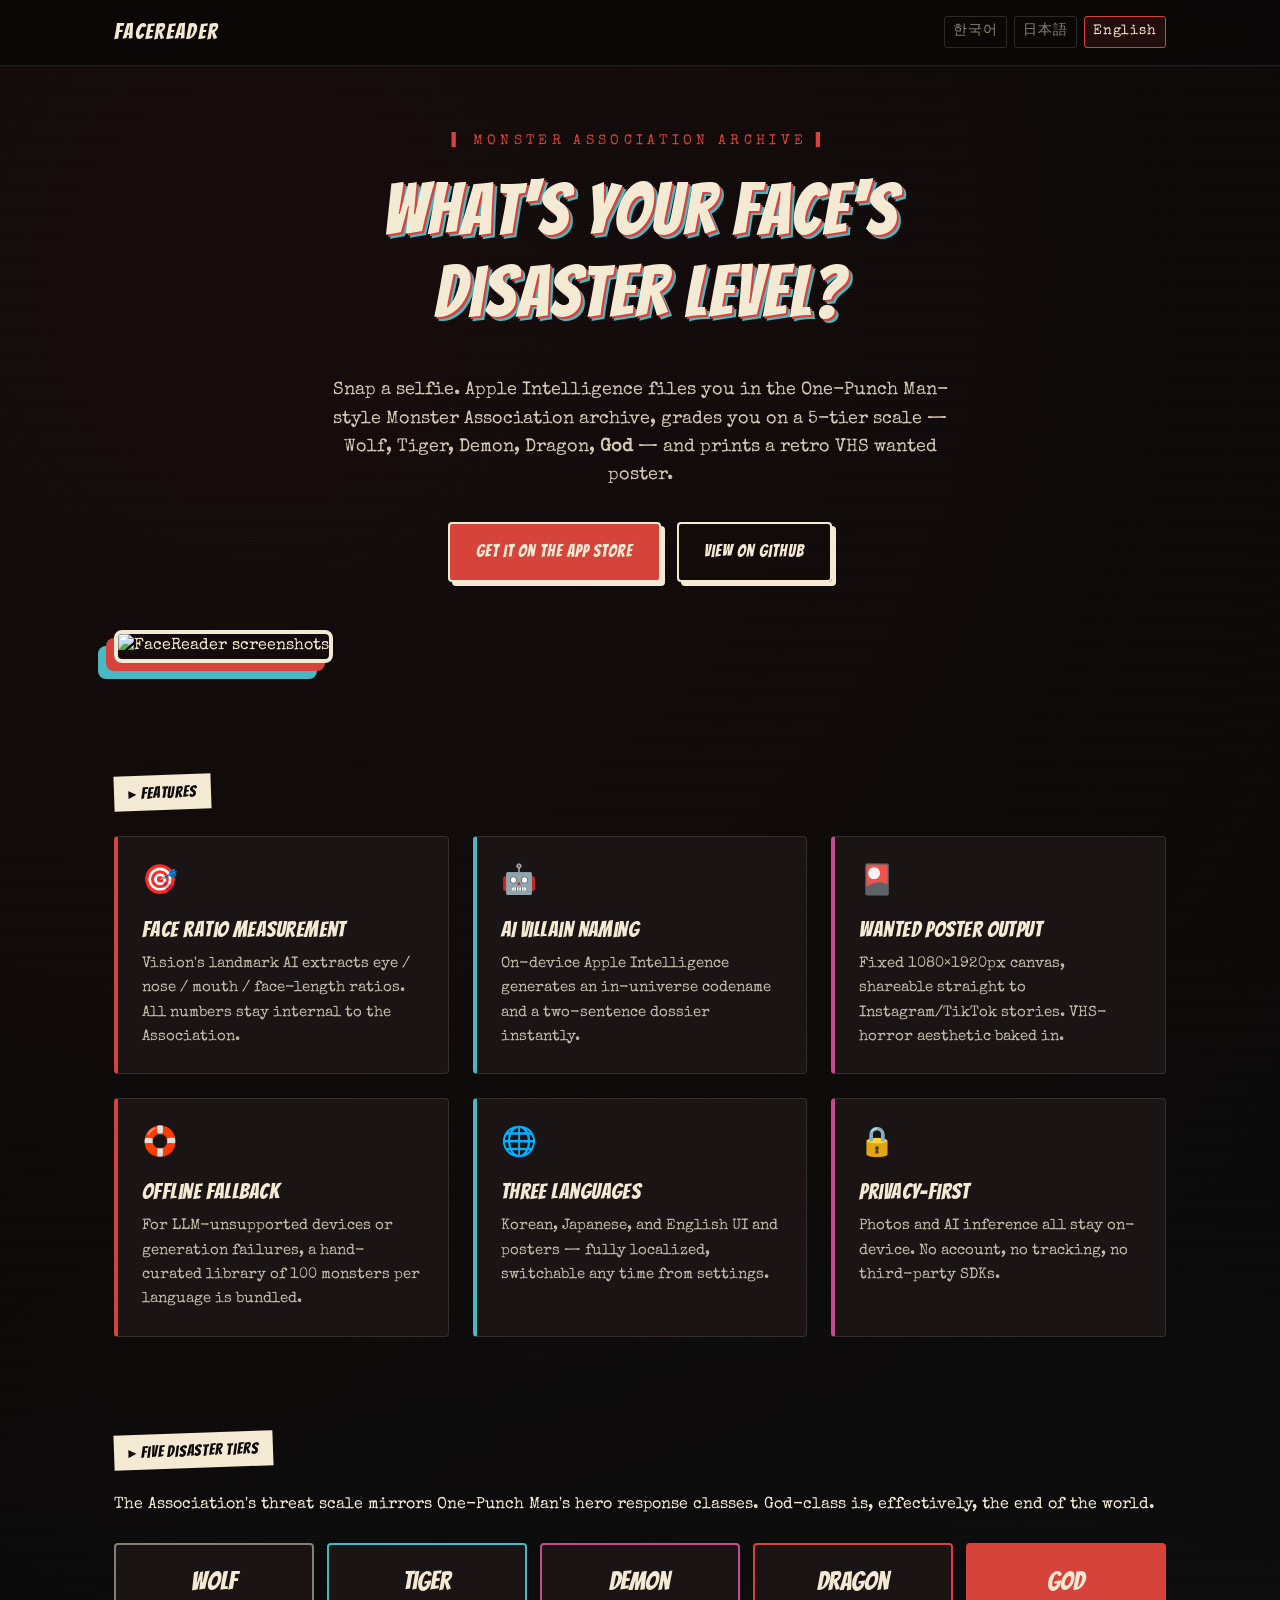
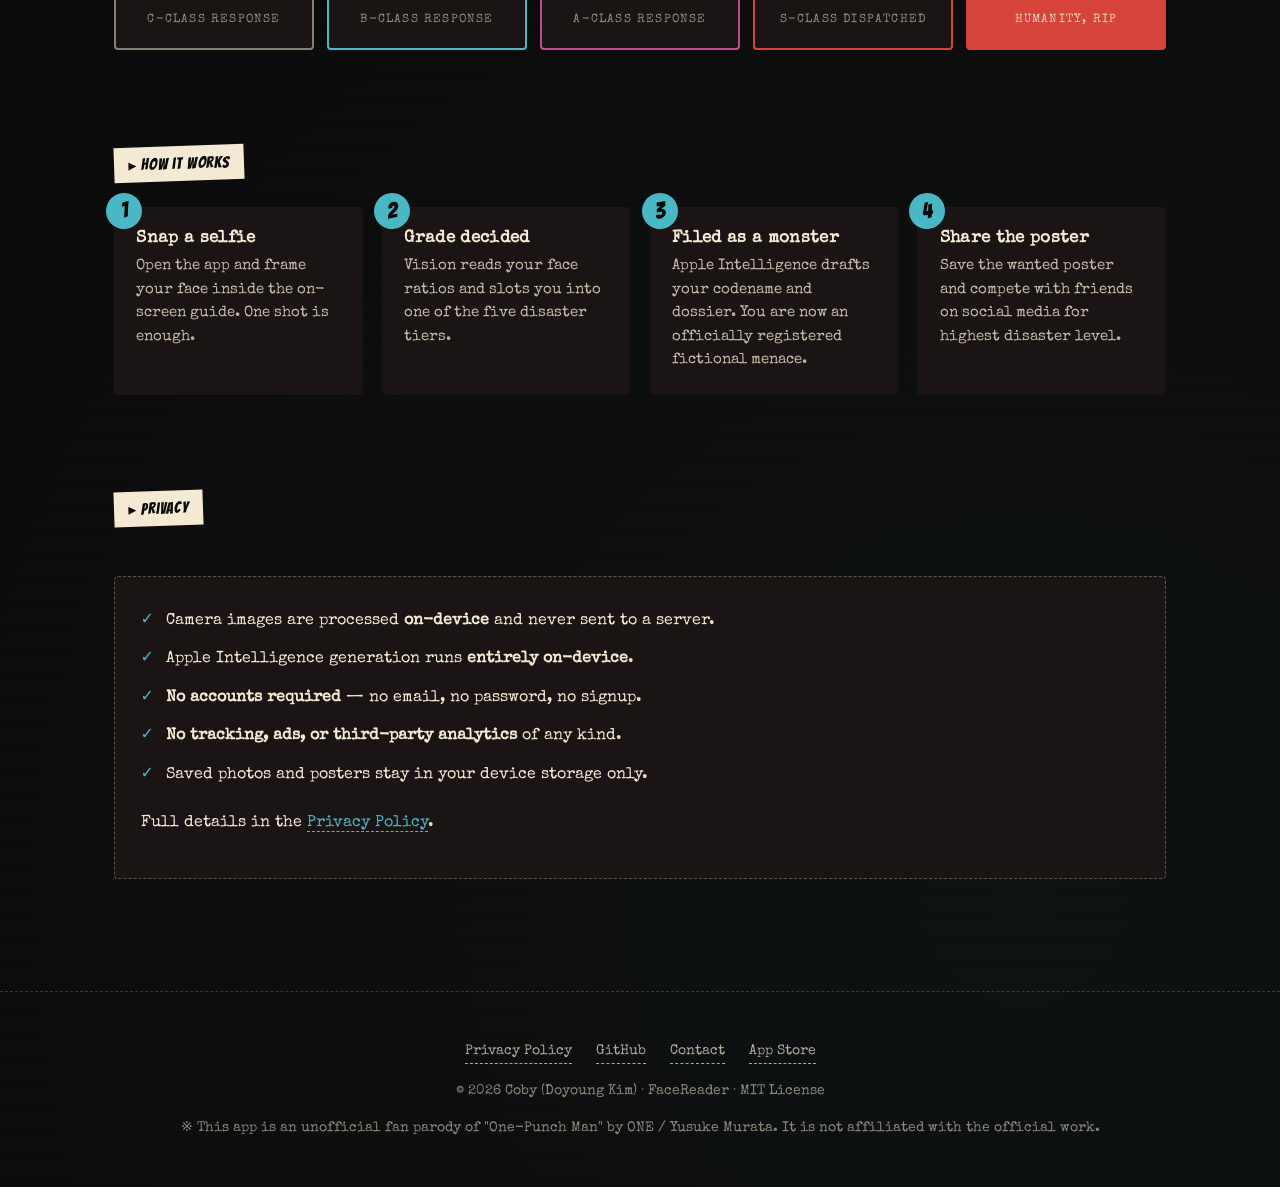
==== docs/index.html @ ad596ec8 "docs: 다국어 GitHub Pages 사이트 + 일본어 README - README.md 를 일본어 + 뱃지/스크린샷/배포 안내 포함 디자인으로 재작성 - docs/ 트리: k" ====
<!doctype html>
<html lang="en">
<head>
<meta charset="utf-8" />
<title>FaceReader — Monster Association Archive</title>
<meta name="viewport" content="width=device-width, initial-scale=1" />
<meta name="description" content="An iOS app that grades your face on a 5-tier disaster scale and issues a One-Punch Man-style wanted poster. Choose your language to enter the Monster Association archive." />
<meta property="og:title" content="FaceReader — Monster Association Archive" />
<meta property="og:description" content="Snap a selfie. An on-device AI archivist files you as a fictional monster. Available in Korean, Japanese, English." />
<meta property="og:image" content="https://github.com/user-attachments/assets/0c6fca89-6d1b-4494-accf-7637b7be1a1a" />
<meta property="og:url" content="https://cobyapp.github.io/FaceReader/" />
<meta name="twitter:card" content="summary_large_image" />
<link rel="alternate" hreflang="ko" href="https://cobyapp.github.io/FaceReader/ko/" />
<link rel="alternate" hreflang="ja" href="https://cobyapp.github.io/FaceReader/ja/" />
<link rel="alternate" hreflang="en" href="https://cobyapp.github.io/FaceReader/en/" />
<link rel="alternate" hreflang="x-default" href="https://cobyapp.github.io/FaceReader/" />
<link rel="preconnect" href="https://fonts.googleapis.com" />
<link rel="preconnect" href="https://fonts.gstatic.com" crossorigin />
<link href="https://fonts.googleapis.com/css2?family=Bangers&family=Special+Elite&family=Yusei+Magic&family=Jua&display=swap" rel="stylesheet" />
<link rel="stylesheet" href="assets/style.css" />
<script>
  // Auto-redirect to the closest supported locale based on the browser preferences.
  // Honors ?lang=xx override and a previous user choice (?stay or sessionStorage flag).
  (function () {
    var supported = ['ko', 'ja', 'en'];
    var params = new URLSearchParams(location.search);
    var override = params.get('lang');
    if (override && supported.indexOf(override) !== -1) {
      location.replace(override + '/');
      return;
    }
    if (params.get('stay') === '1' || sessionStorage.getItem('fr-stay') === '1') {
      sessionStorage.setItem('fr-stay', '1');
      return;
    }
    var langs = (navigator.languages && navigator.languages.length ? navigator.languages : [navigator.language || 'en']);
    for (var i = 0; i < langs.length; i++) {
      var code = (langs[i] || '').toLowerCase().split('-')[0];
      if (supported.indexOf(code) !== -1) {
        location.replace(code + '/');
        return;
      }
    }
    location.replace('en/');
  })();
</script>
</head>
<body>

<nav class="nav">
  <div class="nav-inner">
    <a class="nav-brand" href="./">FaceReader</a>
    <div class="lang-switch">
      <a href="ko/">한국어</a>
      <a href="ja/">日本語</a>
      <a href="en/">English</a>
    </div>
  </div>
</nav>

<header class="hero">
  <div class="tagline">▌ MONSTER ASSOCIATION ARCHIVE ▌</div>
  <h1>FaceReader</h1>
  <p class="lead">
    Choose your language to enter the archive.<br/>
    언어를 선택해 주세요 · 言語をお選びください.
  </p>
  <div class="cta-row">
    <a class="btn" href="ko/">한국어</a>
    <a class="btn" href="ja/">日本語</a>
    <a class="btn" href="en/">English</a>
  </div>
  <p style="margin-top:2rem;font-family:var(--font-mono);font-size:0.8rem;color:rgba(244,233,211,0.4);">
    Auto-detecting your locale… &nbsp;·&nbsp; <a href="?stay=1" style="color:inherit;">stay on this page</a>
  </p>
</header>

<footer class="footer">
  <div class="footer-links">
    <a href="ko/privacy.html">개인정보처리방침</a>
    <a href="ja/privacy.html">プライバシーポリシー</a>
    <a href="en/privacy.html">Privacy Policy</a>
    <a href="https://github.com/CobyApp/FaceReader" target="_blank" rel="noopener">GitHub</a>
    <a href="https://apps.apple.com/app/%EA%B4%B4%EC%9D%B8-%EC%B8%A1%EC%A0%95%EA%B8%B0/id1642236144" target="_blank" rel="noopener">App Store</a>
  </div>
  <p>© 2026 Coby (김도영) · FaceReader · MIT License</p>
</footer>

</body>
</html>
---- docs/assets/style.css ----
/* FaceReader — VHS / Manga-bestiary aesthetic
   Palette mirrors the iOS app (AppTheme.swift) */

:root {
  --vhs-base: #0a0808;
  --vhs-surface: #1a1414;
  --vhs-ink: #f4e9d3;
  --vhs-red: #d6433a;
  --vhs-cyan: #48b8c4;
  --vhs-magenta: #c34d8a;
  --vhs-brown: #4b3e36;

  --font-display: "Bangers", "Permanent Marker", "Anton", "Yusei Magic", "Jua", system-ui, sans-serif;
  --font-body: "Special Elite", "Yusei Magic", "Jua", "Noto Sans KR", "Noto Sans JP", system-ui, sans-serif;
  --font-mono: "Special Elite", "Courier New", monospace;

  --max-w: 1100px;
}

* { box-sizing: border-box; }

html, body {
  margin: 0;
  padding: 0;
  background: var(--vhs-base);
  color: var(--vhs-ink);
  font-family: var(--font-body);
  line-height: 1.6;
  -webkit-font-smoothing: antialiased;
  scroll-behavior: smooth;
}

body {
  background:
    radial-gradient(circle at 20% 10%, rgba(214, 67, 58, 0.06), transparent 50%),
    radial-gradient(circle at 80% 90%, rgba(72, 184, 196, 0.05), transparent 60%),
    repeating-linear-gradient(
      0deg,
      transparent 0,
      transparent 2px,
      rgba(255, 255, 255, 0.012) 2px,
      rgba(255, 255, 255, 0.012) 3px
    ),
    var(--vhs-base);
  min-height: 100vh;
}

a {
  color: var(--vhs-cyan);
  text-decoration: none;
  border-bottom: 1px dashed currentColor;
  transition: color 0.15s, border-color 0.15s;
}
a:hover { color: var(--vhs-magenta); }

h1, h2, h3, h4 {
  font-family: var(--font-display);
  font-weight: 400;
  letter-spacing: 0.02em;
  margin: 0 0 0.6em;
  line-height: 1.15;
}

h1 { font-size: clamp(2.5rem, 6vw, 4.5rem); }
h2 { font-size: clamp(1.8rem, 4vw, 2.6rem); margin-top: 0.4em; }
h3 { font-size: 1.4rem; }

p { margin: 0 0 1em; }

code, pre {
  font-family: var(--font-mono);
  background: rgba(255, 255, 255, 0.06);
  padding: 0.1em 0.4em;
  border-radius: 3px;
}

hr {
  border: 0;
  border-top: 1px dashed rgba(244, 233, 211, 0.25);
  margin: 3rem 0;
}

/* ----- Nav ----- */
.nav {
  position: sticky;
  top: 0;
  z-index: 100;
  background: rgba(10, 8, 8, 0.85);
  backdrop-filter: blur(10px);
  -webkit-backdrop-filter: blur(10px);
  border-bottom: 1px solid rgba(244, 233, 211, 0.1);
}
.nav-inner {
  max-width: var(--max-w);
  margin: 0 auto;
  padding: 0.9rem 1.5rem;
  display: flex;
  align-items: center;
  justify-content: space-between;
  gap: 1rem;
}
.nav-brand {
  font-family: var(--font-display);
  font-size: 1.4rem;
  color: var(--vhs-ink);
  border: none;
  letter-spacing: 0.06em;
}
.nav-brand:hover { color: var(--vhs-red); }
.lang-switch {
  display: flex;
  gap: 0.4rem;
  font-family: var(--font-mono);
  font-size: 0.85rem;
}
.lang-switch a {
  color: rgba(244, 233, 211, 0.55);
  padding: 0.25rem 0.55rem;
  border: 1px solid rgba(244, 233, 211, 0.15);
  border-radius: 3px;
  letter-spacing: 0.05em;
}
.lang-switch a.active {
  color: var(--vhs-ink);
  border-color: var(--vhs-red);
  background: rgba(214, 67, 58, 0.12);
}
.lang-switch a:hover { color: var(--vhs-ink); border-color: var(--vhs-ink); }

/* ----- Hero ----- */
.hero {
  max-width: var(--max-w);
  margin: 0 auto;
  padding: 4rem 1.5rem 3rem;
  text-align: center;
}
.hero .tagline {
  font-family: var(--font-mono);
  color: var(--vhs-red);
  letter-spacing: 0.3em;
  text-transform: uppercase;
  font-size: 0.9rem;
  margin-bottom: 1rem;
}
.hero h1 {
  color: var(--vhs-ink);
  text-shadow:
    2px 2px 0 var(--vhs-red),
    4px 4px 0 var(--vhs-cyan);
}
.hero .lead {
  max-width: 640px;
  margin: 1.2rem auto 2rem;
  font-size: 1.1rem;
  color: rgba(244, 233, 211, 0.85);
}
.cta-row {
  display: flex;
  gap: 1rem;
  justify-content: center;
  flex-wrap: wrap;
  margin-top: 1.5rem;
}
.btn {
  display: inline-flex;
  align-items: center;
  gap: 0.5rem;
  padding: 0.9rem 1.6rem;
  font-family: var(--font-display);
  font-size: 1.05rem;
  letter-spacing: 0.06em;
  color: var(--vhs-ink);
  background: var(--vhs-red);
  border: 2px solid var(--vhs-ink);
  border-radius: 4px;
  text-decoration: none;
  box-shadow: 4px 4px 0 var(--vhs-ink);
  transition: transform 0.08s, box-shadow 0.08s;
}
.btn:hover { color: var(--vhs-ink); }
.btn:active {
  transform: translate(2px, 2px);
  box-shadow: 2px 2px 0 var(--vhs-ink);
}
.btn.secondary {
  background: transparent;
  color: var(--vhs-ink);
}

/* ----- Banner image ----- */
.banner {
  max-width: var(--max-w);
  margin: 0 auto 4rem;
  padding: 0 1.5rem;
}
.banner img {
  width: 100%;
  height: auto;
  border: 4px solid var(--vhs-ink);
  border-radius: 8px;
  box-shadow:
    -8px 8px 0 var(--vhs-red),
    -16px 16px 0 var(--vhs-cyan);
}

/* ----- Sections ----- */
section {
  max-width: var(--max-w);
  margin: 0 auto;
  padding: 3rem 1.5rem;
}
.section-title {
  display: inline-block;
  padding: 0.3rem 0.9rem;
  background: var(--vhs-ink);
  color: var(--vhs-base);
  font-family: var(--font-display);
  letter-spacing: 0.05em;
  transform: rotate(-2deg);
  margin-bottom: 1.6rem;
}

/* ----- Feature grid ----- */
.features {
  display: grid;
  grid-template-columns: repeat(auto-fit, minmax(260px, 1fr));
  gap: 1.5rem;
}
.feature {
  padding: 1.5rem;
  background: var(--vhs-surface);
  border: 1px solid rgba(244, 233, 211, 0.12);
  border-left: 4px solid var(--vhs-red);
  border-radius: 4px;
  transition: transform 0.15s, border-color 0.15s;
}
.feature:nth-child(2) { border-left-color: var(--vhs-cyan); }
.feature:nth-child(3) { border-left-color: var(--vhs-magenta); }
.feature:nth-child(4) { border-left-color: var(--vhs-red); }
.feature:nth-child(5) { border-left-color: var(--vhs-cyan); }
.feature:nth-child(6) { border-left-color: var(--vhs-magenta); }
.feature:hover { transform: translateY(-3px); }
.feature h3 {
  font-family: var(--font-display);
  color: var(--vhs-ink);
  margin-bottom: 0.6rem;
}
.feature p {
  margin: 0;
  color: rgba(244, 233, 211, 0.78);
  font-size: 0.95rem;
}
.feature-icon {
  font-size: 1.8rem;
  margin-bottom: 0.6rem;
  display: block;
}

/* ----- Tier list ----- */
.tiers {
  display: grid;
  grid-template-columns: repeat(auto-fit, minmax(160px, 1fr));
  gap: 0.8rem;
  margin-top: 1.5rem;
}
.tier {
  padding: 1rem;
  text-align: center;
  border: 2px solid var(--vhs-ink);
  border-radius: 4px;
  background: var(--vhs-surface);
}
.tier .name {
  font-family: var(--font-display);
  font-size: 1.6rem;
  display: block;
  margin-bottom: 0.3rem;
}
.tier .sub {
  font-family: var(--font-mono);
  font-size: 0.75rem;
  color: rgba(244, 233, 211, 0.55);
  letter-spacing: 0.1em;
  text-transform: uppercase;
}
.tier.t0 { border-color: rgba(244, 233, 211, 0.5); }
.tier.t1 { border-color: var(--vhs-cyan); }
.tier.t2 { border-color: var(--vhs-magenta); }
.tier.t3 { border-color: var(--vhs-red); }
.tier.t4 {
  border-color: var(--vhs-red);
  background: var(--vhs-red);
  color: var(--vhs-ink);
}
.tier.t4 .sub { color: rgba(244, 233, 211, 0.85); }

/* ----- Steps ----- */
.steps {
  display: grid;
  grid-template-columns: repeat(auto-fit, minmax(220px, 1fr));
  gap: 1.2rem;
}
.step {
  padding: 1.4rem;
  background: var(--vhs-surface);
  border-radius: 4px;
  position: relative;
}
.step .num {
  position: absolute;
  top: -14px;
  left: -8px;
  width: 36px;
  height: 36px;
  display: flex;
  align-items: center;
  justify-content: center;
  background: var(--vhs-cyan);
  color: var(--vhs-base);
  font-family: var(--font-display);
  font-size: 1.4rem;
  border-radius: 50%;
  transform: rotate(-8deg);
}
.step h3 { font-family: var(--font-body); font-weight: 700; font-size: 1.05rem; margin-bottom: 0.4rem; }
.step p { font-size: 0.92rem; color: rgba(244, 233, 211, 0.78); margin: 0; }

/* ----- Privacy summary ----- */
.privacy-summary {
  margin-top: 1.5rem;
  padding: 1.6rem;
  background: var(--vhs-surface);
  border: 1px dashed rgba(244, 233, 211, 0.3);
  border-radius: 4px;
}
.privacy-summary ul {
  list-style: none;
  padding: 0;
  margin: 0 0 1rem;
}
.privacy-summary li {
  padding: 0.4rem 0 0.4rem 1.6rem;
  position: relative;
}
.privacy-summary li::before {
  content: "✓";
  color: var(--vhs-cyan);
  font-weight: 900;
  position: absolute;
  left: 0;
}

/* ----- Footer ----- */
.footer {
  margin-top: 4rem;
  padding: 3rem 1.5rem 2rem;
  border-top: 1px dashed rgba(244, 233, 211, 0.2);
  text-align: center;
  color: rgba(244, 233, 211, 0.55);
  font-size: 0.9rem;
  font-family: var(--font-mono);
}
.footer-links {
  display: flex;
  gap: 1.5rem;
  justify-content: center;
  flex-wrap: wrap;
  margin-bottom: 1rem;
}
.footer-links a { color: rgba(244, 233, 211, 0.7); }

/* ----- Privacy page ----- */
.legal {
  max-width: 760px;
  margin: 0 auto;
  padding: 3rem 1.5rem 4rem;
}
.legal h1 { font-size: 2.4rem; }
.legal h2 { font-size: 1.4rem; margin-top: 2rem; color: var(--vhs-red); }
.legal h3 { font-size: 1.1rem; margin-top: 1.4rem; }
.legal p, .legal li { color: rgba(244, 233, 211, 0.88); }
.legal ul { padding-left: 1.4rem; }
.legal .updated {
  font-family: var(--font-mono);
  font-size: 0.85rem;
  color: rgba(244, 233, 211, 0.5);
  letter-spacing: 0.1em;
  text-transform: uppercase;
}

@media (max-width: 600px) {
  .hero { padding: 2.5rem 1rem 2rem; }
  .nav-inner { padding: 0.7rem 1rem; }
  .nav-brand { font-size: 1.1rem; }
  .lang-switch { font-size: 0.75rem; }
  .lang-switch a { padding: 0.2rem 0.4rem; }
}
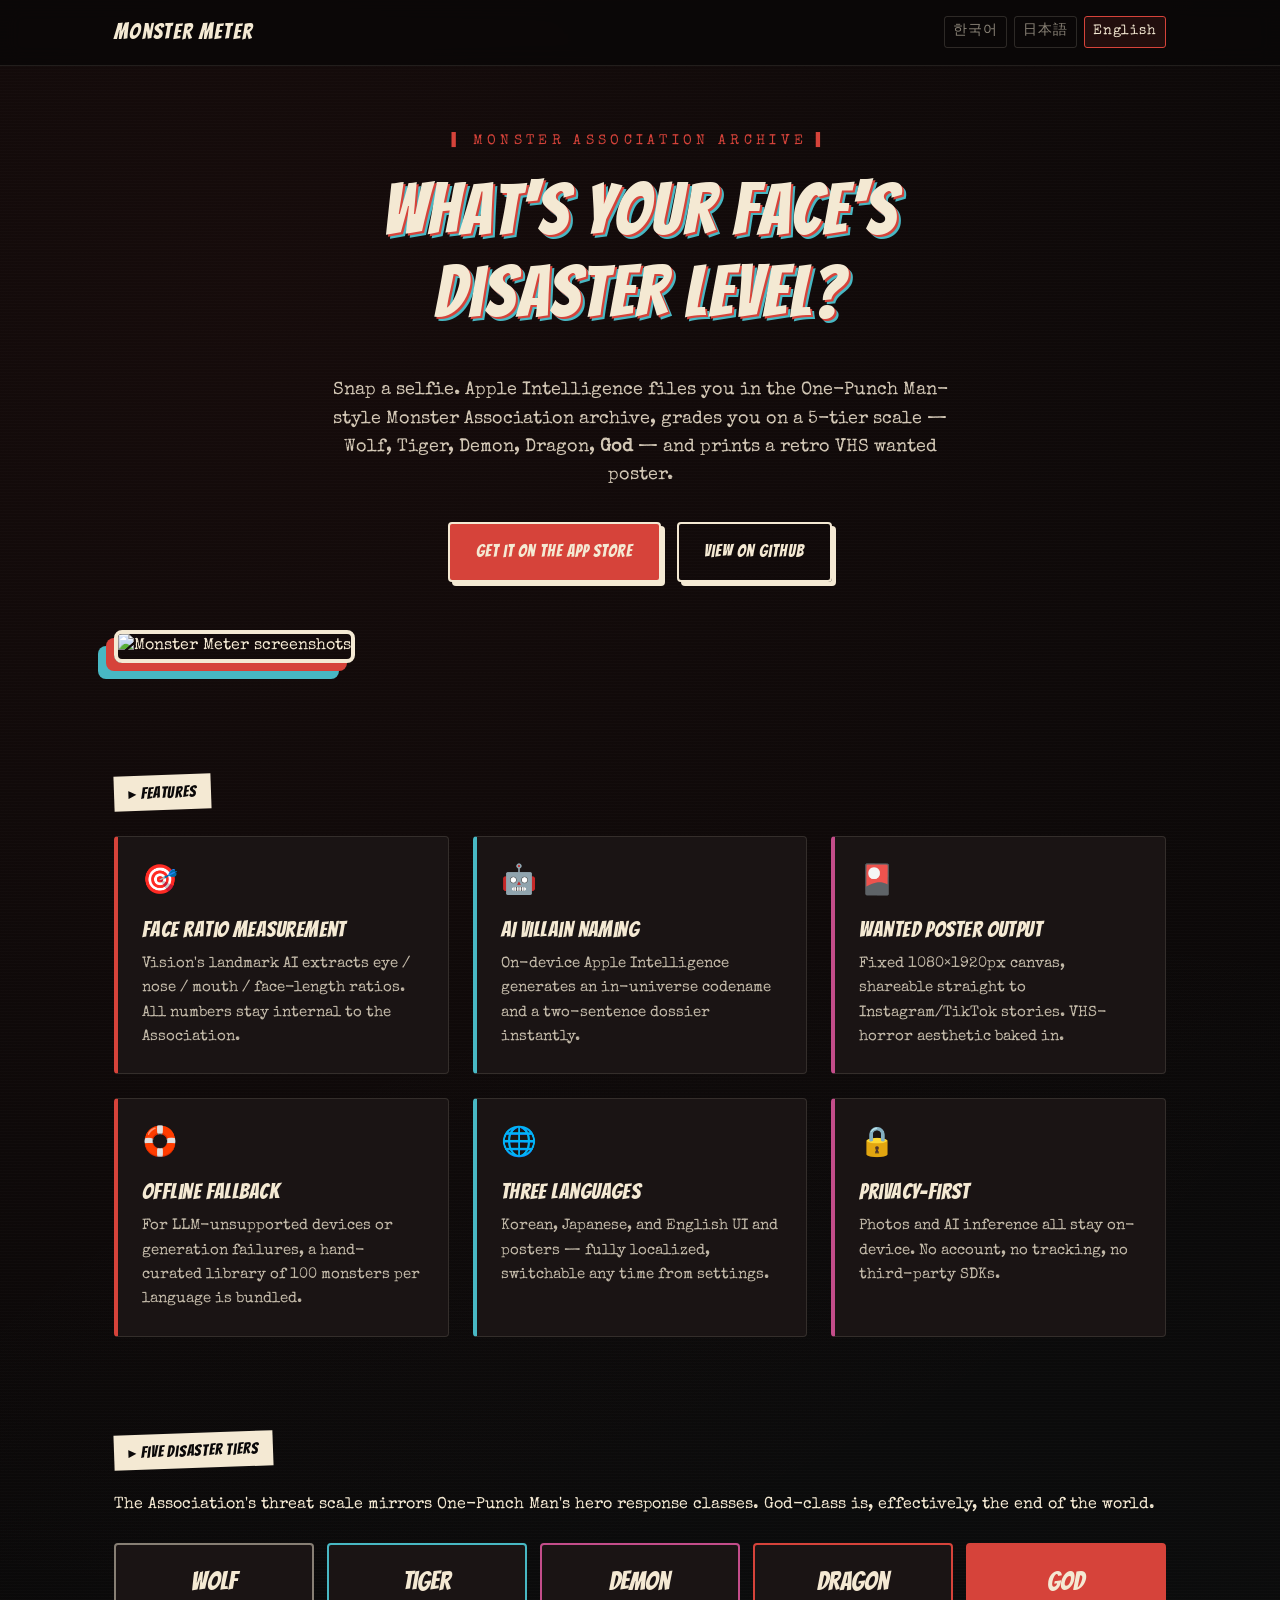
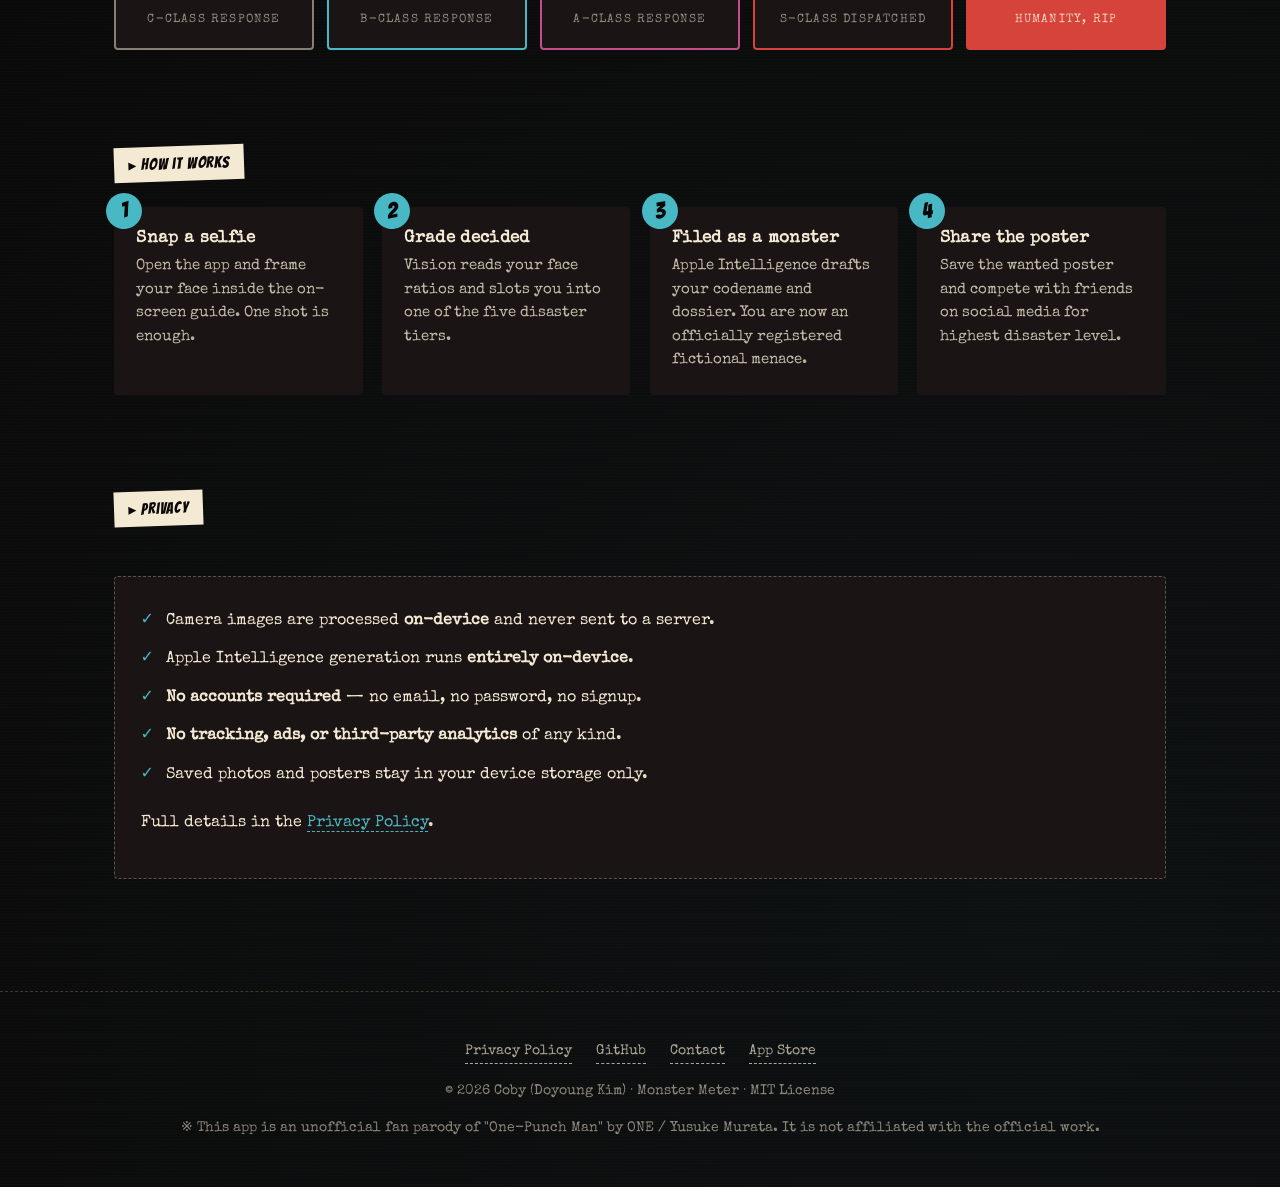
==== commit 55e5bd49: "docs: 사이트 브랜드명을 앱 공식 로컬라이즈명과 통일 - ko: 괴인측정기 → 괴인 측정기 (App Store 표기와 일치, 띄어쓰기 추가) - ja: 怪人測定器 → 怪人メータ" ====
--- a/docs/index.html
+++ b/docs/index.html
@@ -2,10 +2,10 @@
 <html lang="en">
 <head>
 <meta charset="utf-8" />
-<title>FaceReader — Monster Association Archive</title>
+<title>Monster Meter / 怪人メーター / 괴인 측정기</title>
 <meta name="viewport" content="width=device-width, initial-scale=1" />
 <meta name="description" content="An iOS app that grades your face on a 5-tier disaster scale and issues a One-Punch Man-style wanted poster. Choose your language to enter the Monster Association archive." />
-<meta property="og:title" content="FaceReader — Monster Association Archive" />
+<meta property="og:title" content="Monster Meter / 怪人メーター / 괴인 측정기" />
 <meta property="og:description" content="Snap a selfie. An on-device AI archivist files you as a fictional monster. Available in Korean, Japanese, English." />
 <meta property="og:image" content="https://github.com/user-attachments/assets/0c6fca89-6d1b-4494-accf-7637b7be1a1a" />
 <meta property="og:url" content="https://cobyapp.github.io/FaceReader/" />
@@ -49,7 +49,7 @@
 
 <nav class="nav">
   <div class="nav-inner">
-    <a class="nav-brand" href="./">FaceReader</a>
+    <a class="nav-brand" href="./">Monster Meter</a>
     <div class="lang-switch">
       <a href="ko/">한국어</a>
       <a href="ja/">日本語</a>
@@ -60,7 +60,7 @@
 
 <header class="hero">
   <div class="tagline">▌ MONSTER ASSOCIATION ARCHIVE ▌</div>
-  <h1>FaceReader</h1>
+  <h1>괴인 측정기<br/>怪人メーター<br/>Monster Meter</h1>
   <p class="lead">
     Choose your language to enter the archive.<br/>
     언어를 선택해 주세요 · 言語をお選びください.
@@ -83,7 +83,7 @@
     <a href="https://github.com/CobyApp/FaceReader" target="_blank" rel="noopener">GitHub</a>
     <a href="https://apps.apple.com/app/%EA%B4%B4%EC%9D%B8-%EC%B8%A1%EC%A0%95%EA%B8%B0/id1642236144" target="_blank" rel="noopener">App Store</a>
   </div>
-  <p>© 2026 Coby (김도영) · FaceReader · MIT License</p>
+  <p>© 2026 Coby (김도영) · Monster Meter · MIT License</p>
 </footer>
 
 </body>
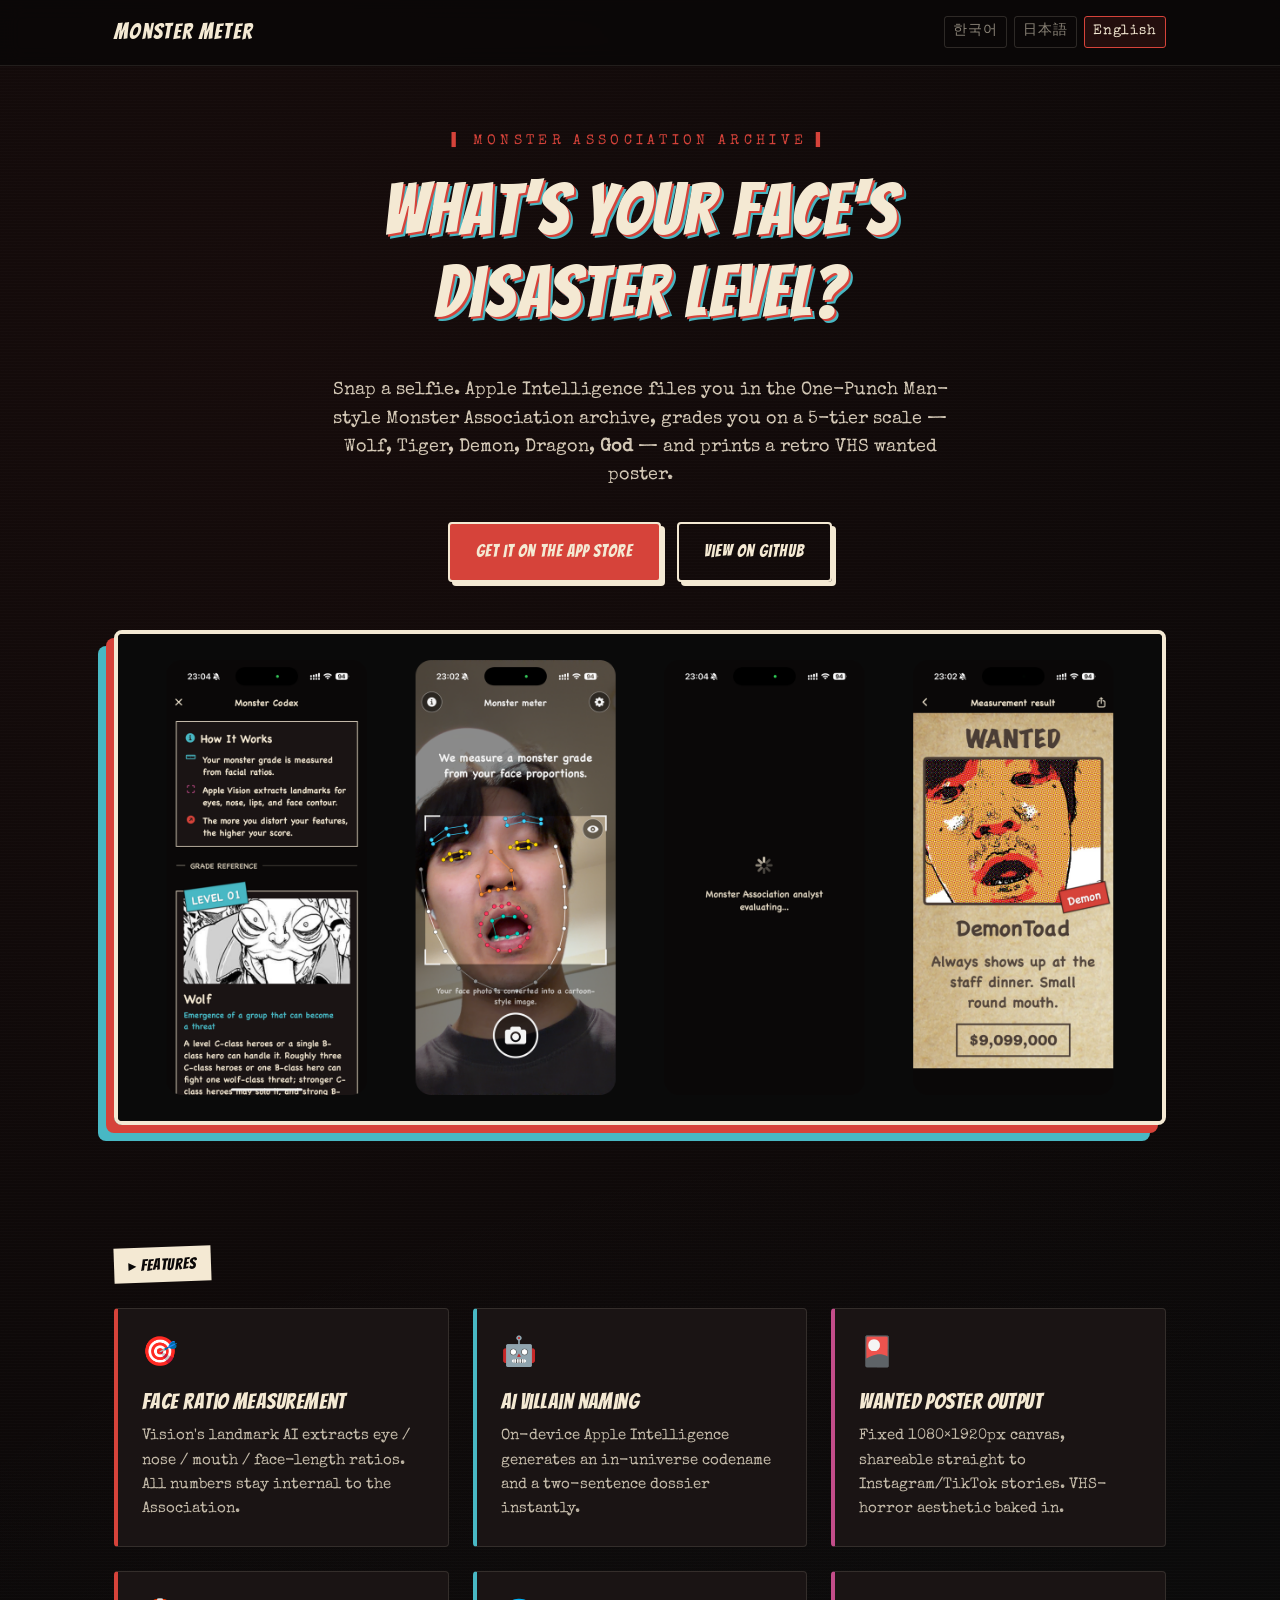
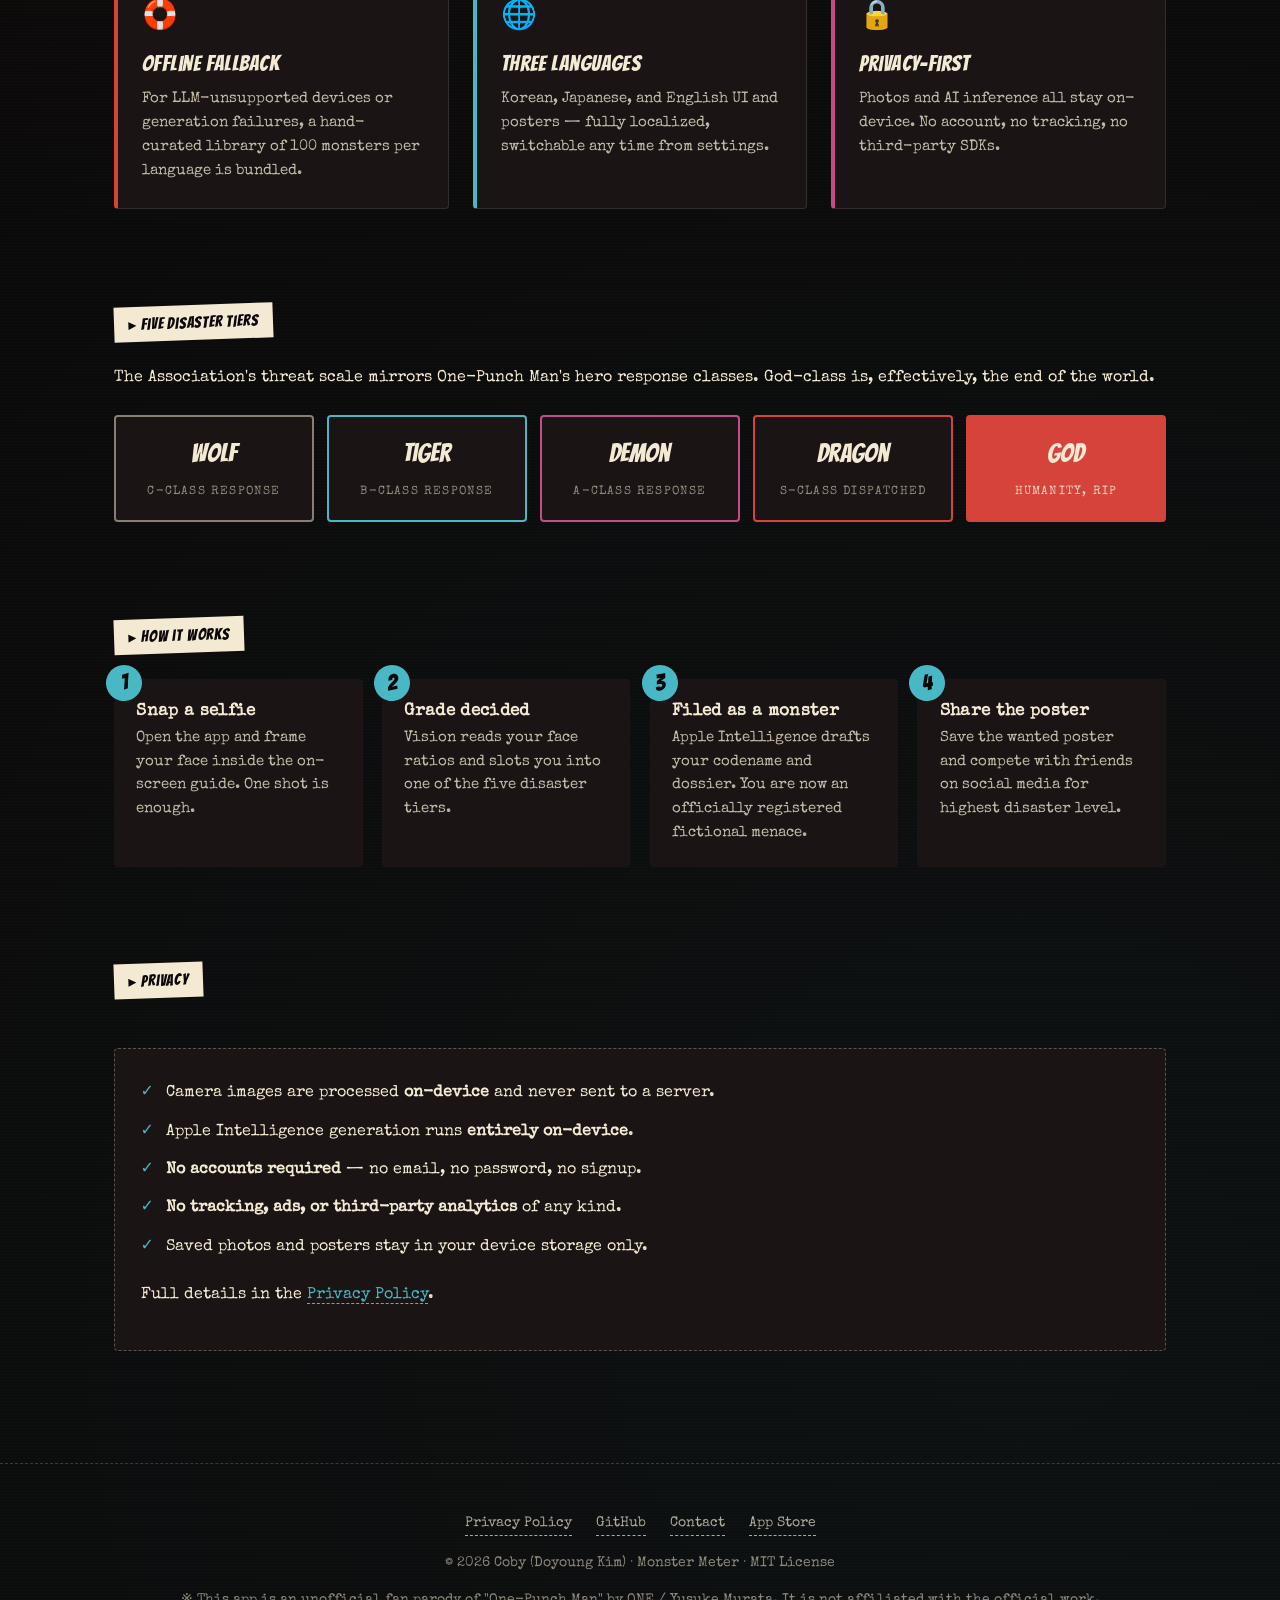
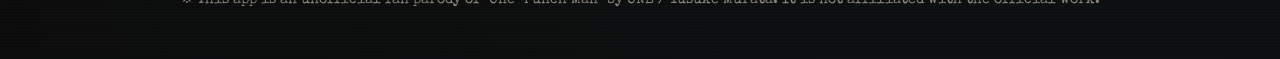
==== commit 64398abb: "docs: 사이트 히어로 배너를 언어별 신규 스크린샷으로 교체 - ko / ja / en 각각 4컷(도감·측정·분석·포스터) 가로 배너 신규 생성 - 본문 <img> + og:im" ====
--- a/docs/index.html
+++ b/docs/index.html
@@ -7,7 +7,7 @@
 <meta name="description" content="An iOS app that grades your face on a 5-tier disaster scale and issues a One-Punch Man-style wanted poster. Choose your language to enter the Monster Association archive." />
 <meta property="og:title" content="Monster Meter / 怪人メーター / 괴인 측정기" />
 <meta property="og:description" content="Snap a selfie. An on-device AI archivist files you as a fictional monster. Available in Korean, Japanese, English." />
-<meta property="og:image" content="https://github.com/user-attachments/assets/0c6fca89-6d1b-4494-accf-7637b7be1a1a" />
+<meta property="og:image" content="https://cobyapp.github.io/FaceReader/assets/hero-en.png" />
 <meta property="og:url" content="https://cobyapp.github.io/FaceReader/" />
 <meta name="twitter:card" content="summary_large_image" />
 <link rel="alternate" hreflang="ko" href="https://cobyapp.github.io/FaceReader/ko/" />
